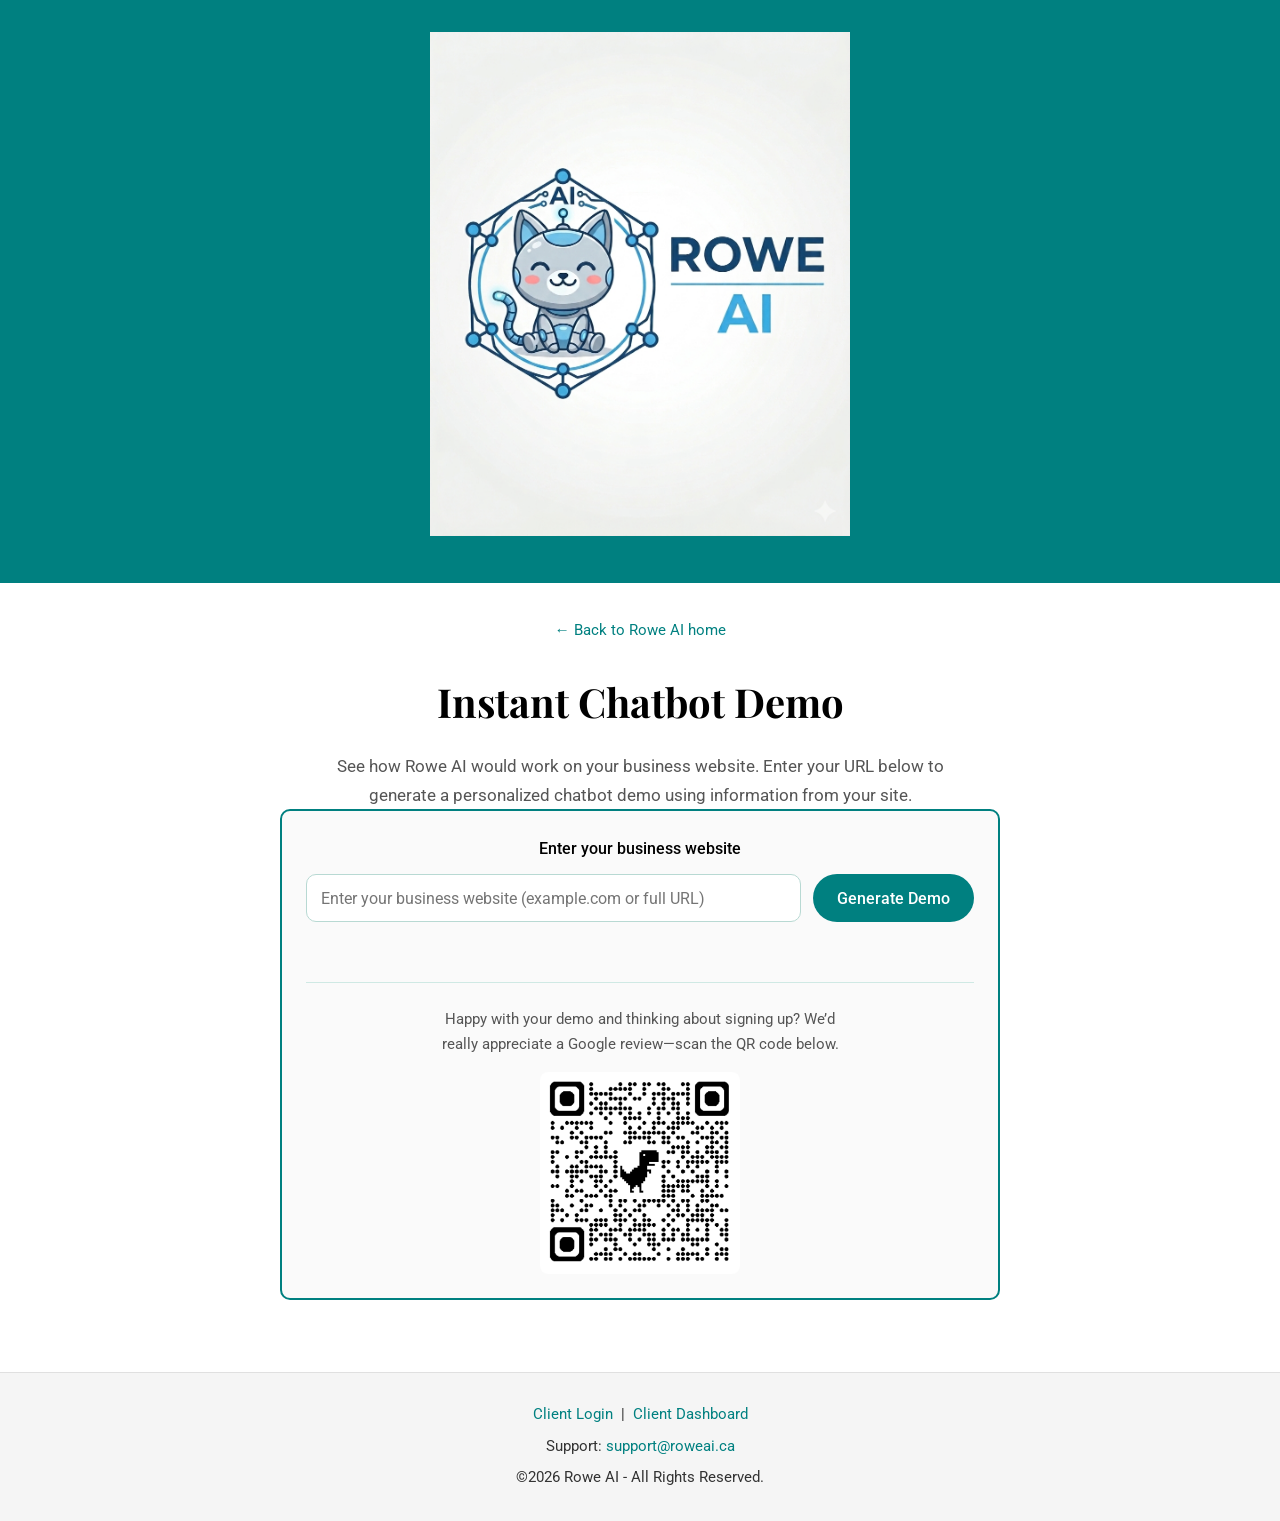
==== instant-demo/index.html @ 7c7ca2c2 "Add Google review QR code section below Generate Demo button. Co-authored-by: Cursor <cursoragent@cu" ====
<!DOCTYPE html>
<html lang="en">
<head>
  <meta charset="UTF-8" />
  <meta name="viewport" content="width=device-width, initial-scale=1.0" />
  <title>Instant Chatbot Demo | Rowe AI</title>
  <meta name="description" content="Try a personalized Rowe AI chatbot demo built from your business website in seconds." />
  <link rel="preconnect" href="https://fonts.googleapis.com" />
  <link rel="preconnect" href="https://fonts.gstatic.com" crossorigin />
  <link href="https://fonts.googleapis.com/css2?family=Playfair+Display:wght@400;600;700&family=Roboto:wght@300;400;500&display=swap" rel="stylesheet" />
  <link rel="stylesheet" href="instant-demo.css" />
</head>
<body>
  <header class="site-header">
    <a href="/">
      <img src="../photos for website/rowe-ai-logo.png" alt="Rowe AI" />
    </a>
  </header>

  <main class="demo-page">
    <a class="home-link" href="/">&larr; Back to Rowe AI home</a>

    <header class="demo-header">
      <h1>Instant Chatbot Demo</h1>
      <p class="demo-subtext">
        See how Rowe AI would work on your business website. Enter your URL below to generate
        a personalized chatbot demo using information from your site.
      </p>
    </header>

    <section class="demo-card" id="demo-form-section">
      <label for="website-url">Enter your business website</label>
      <div class="demo-input-row">
        <input
          id="website-url"
          type="text"
          inputmode="url"
          placeholder="Enter your business website (example.com or full URL)"
          autocomplete="url"
        />
        <button id="generate-demo-btn" type="button">Generate Demo</button>
      </div>
      <div class="demo-status" id="demo-status" aria-live="polite"></div>

      <div class="demo-review">
        <p class="demo-review-text">
          Happy with your demo and thinking about signing up? We&rsquo;d really appreciate a Google review&mdash;scan the QR code below.
        </p>
        <img
          class="demo-review-qr"
          src="../photos for website/qr-code-google-review.png"
          alt="QR code to leave a Google review for Rowe AI"
        />
      </div>
    </section>

    <section class="demo-card demo-chat-section hidden" id="demo-chat-section">
      <div class="demo-business-summary" id="demo-business-summary"></div>
      <div class="demo-chat" id="demo-chat-messages" aria-live="polite"></div>
      <form class="demo-chat-input-row" id="demo-chat-form">
        <input
          id="demo-chat-input"
          type="text"
          placeholder="Ask the demo chatbot a question..."
          maxlength="2000"
          autocomplete="off"
        />
        <button id="demo-chat-send" type="submit">Send</button>
      </form>
    </section>

    <section class="demo-cta hidden" id="demo-cta">
      <p>Want a chatbot like this for your business?</p>
      <a class="demo-register-btn" id="register-link" href="https://ai-platform-frontend-uaaa.onrender.com/billing.html">
        Start Free 30-Day Trial
      </a>
      <p class="demo-login-note">
        Already have an account?
        <a href="https://ai-platform-frontend-uaaa.onrender.com/login.html">Log in</a>
      </p>
    </section>
  </main>

  <footer class="site-footer">
    <p>
      <a href="https://ai-platform-frontend-uaaa.onrender.com/login.html">Client Login</a>
      &nbsp;|&nbsp;
      <a href="https://ai-platform-frontend-uaaa.onrender.com/client-dashboard.html">Client Dashboard</a>
    </p>
    <p>
      Support: <a href="mailto:support@roweai.ca">support@roweai.ca</a>
    </p>
    <p>&copy;2026 Rowe AI - All Rights Reserved.</p>
  </footer>

  <script src="instant-demo.js"></script>
</body>
</html>
---- instant-demo/instant-demo.css ----
:root {
  --teal: #008080;
  --teal-dark: #006666;
  --mint: #e6f7f7;
  --text: #000000;
  --muted: #555555;
  --border: #008080;
  --danger: #b42318;
}

*,
*::before,
*::after {
  box-sizing: border-box;
}

body {
  margin: 0;
  background: #ffffff;
  color: var(--text);
  font-family: "Playfair Display", "Roboto", Georgia, serif;
  line-height: 1.7;
  text-align: center;
}

img {
  max-width: 100%;
  height: auto;
  display: block;
  margin: 0 auto;
}

.site-header {
  background: var(--teal);
  padding: 2rem 1.5rem 2.5rem;
  text-align: center;
}

.site-header img {
  max-width: min(420px, 85vw);
}

.site-header a {
  display: inline-block;
}

.demo-page {
  margin: 0 auto;
  max-width: 760px;
  padding: 2rem 1.25rem 3rem;
  width: 100%;
}

.demo-header h1 {
  font-size: clamp(1.75rem, 5vw, 2.5rem);
  font-weight: 700;
  margin: 0 0 1rem;
}

.demo-subtext {
  color: var(--muted);
  font-family: "Roboto", sans-serif;
  font-size: 1.05rem;
  line-height: 1.7;
  margin: 0 auto;
  max-width: 620px;
}

.demo-card {
  background: #fafafa;
  border: 2px solid var(--border);
  border-radius: 10px;
  margin-bottom: 1.5rem;
  padding: 1.5rem;
  text-align: left;
}

.demo-card label {
  display: block;
  font-family: "Roboto", sans-serif;
  font-weight: 500;
  margin-bottom: 0.75rem;
  text-align: center;
}

.demo-input-row,
.demo-chat-input-row {
  display: grid;
  gap: 0.75rem;
  grid-template-columns: minmax(0, 1fr) auto;
}

.demo-input-row input,
.demo-chat-input-row input {
  border: 1px solid #b8d9d3;
  border-radius: 10px;
  font-family: "Roboto", sans-serif;
  font-size: 16px;
  min-height: 48px;
  padding: 12px 14px;
  width: 100%;
}

.demo-input-row button,
.demo-chat-input-row button,
.demo-register-btn {
  background: var(--teal);
  border: 0;
  border-radius: 999px;
  color: #ffffff;
  cursor: pointer;
  font-family: "Roboto", sans-serif;
  font-size: 1rem;
  font-weight: 500;
  min-height: 48px;
  padding: 12px 1.5rem;
  text-decoration: none;
  white-space: nowrap;
}

.demo-input-row button:hover,
.demo-chat-input-row button:hover,
.demo-register-btn:hover,
.demo-register-btn:focus {
  background: var(--teal-dark);
}

.demo-input-row button:disabled,
.demo-chat-input-row button:disabled {
  cursor: wait;
  opacity: 0.7;
}

.demo-status {
  color: var(--muted);
  font-family: "Roboto", sans-serif;
  font-size: 0.95rem;
  margin-top: 0.875rem;
  min-height: 22px;
  text-align: center;
}

.demo-status.error {
  color: var(--danger);
}

.demo-status.success {
  color: var(--teal-dark);
}

.demo-review {
  border-top: 1px solid #cfe9e4;
  margin-top: 1.5rem;
  padding-top: 1.5rem;
  text-align: center;
}

.demo-review-text {
  color: var(--muted);
  font-family: "Roboto", sans-serif;
  font-size: 0.95rem;
  line-height: 1.6;
  margin: 0 auto 1rem;
  max-width: 420px;
}

.demo-review-qr {
  display: block;
  margin: 0 auto;
  max-width: 200px;
  width: 100%;
  height: auto;
  border-radius: 8px;
}

.hidden {
  display: none !important;
}

.demo-business-summary {
  background: var(--mint);
  border-radius: 10px;
  margin-bottom: 1rem;
  padding: 1rem 1.125rem;
  text-align: center;
}

.demo-business-summary h2 {
  font-size: 1.25rem;
  margin: 0 0 0.5rem;
}

.demo-business-summary p {
  color: var(--muted);
  font-family: "Roboto", sans-serif;
  font-size: 0.95rem;
  line-height: 1.6;
  margin: 0 0 0.35rem;
}

.demo-business-summary p:last-child {
  margin-bottom: 0;
}

.demo-chat {
  background: #ffffff;
  border: 1px solid #cfe9e4;
  border-radius: 10px;
  display: flex;
  flex-direction: column;
  gap: 0.625rem;
  height: min(52vh, 420px);
  margin-bottom: 0.875rem;
  overflow-y: auto;
  padding: 0.875rem;
}

.demo-message {
  border-radius: 14px;
  font-family: "Roboto", sans-serif;
  font-size: 0.95rem;
  line-height: 1.45;
  max-width: 85%;
  padding: 0.625rem 0.875rem;
  white-space: pre-wrap;
  word-break: break-word;
}

.demo-message.user {
  align-self: flex-end;
  background: var(--teal);
  border-bottom-right-radius: 4px;
  color: #ffffff;
  text-align: left;
}

.demo-message.assistant {
  align-self: flex-start;
  background: #fafafa;
  border: 1px solid #cfe9e4;
  border-bottom-left-radius: 4px;
  text-align: left;
}

.demo-cta {
  margin-top: 1.5rem;
  text-align: center;
}

.demo-cta p {
  font-family: "Roboto", sans-serif;
  font-size: 1.1rem;
  margin: 0 0 1rem;
}

.demo-login-note {
  color: var(--muted);
  font-family: "Roboto", sans-serif;
  font-size: 0.95rem;
  margin: 1rem 0 0;
}

.demo-login-note a {
  color: var(--teal);
  text-decoration: none;
}

.demo-login-note a:hover,
.demo-login-note a:focus {
  text-decoration: underline;
}

.site-footer p {
  margin: 0.35rem 0;
}

.site-footer a {
  color: var(--teal);
  text-decoration: none;
}

.site-footer a:hover,
.site-footer a:focus {
  text-decoration: underline;
}

.home-link {
  display: inline-block;
  color: var(--teal);
  font-family: "Roboto", sans-serif;
  font-size: 0.95rem;
  margin-bottom: 1.5rem;
  text-decoration: none;
}

.home-link:hover,
.home-link:focus {
  text-decoration: underline;
}

.site-footer {
  background: #f5f5f5;
  border-top: 1px solid #e0e0e0;
  color: #333333;
  font-family: "Roboto", sans-serif;
  font-size: 0.95rem;
  padding: 1.5rem;
  text-align: center;
}

@media (max-width: 640px) {
  .demo-page {
    padding: 1.5rem 0.625rem 2rem;
  }

  .demo-input-row,
  .demo-chat-input-row {
    grid-template-columns: 1fr;
  }

  .demo-input-row button,
  .demo-chat-input-row button,
  .demo-register-btn {
    width: 100%;
  }
}
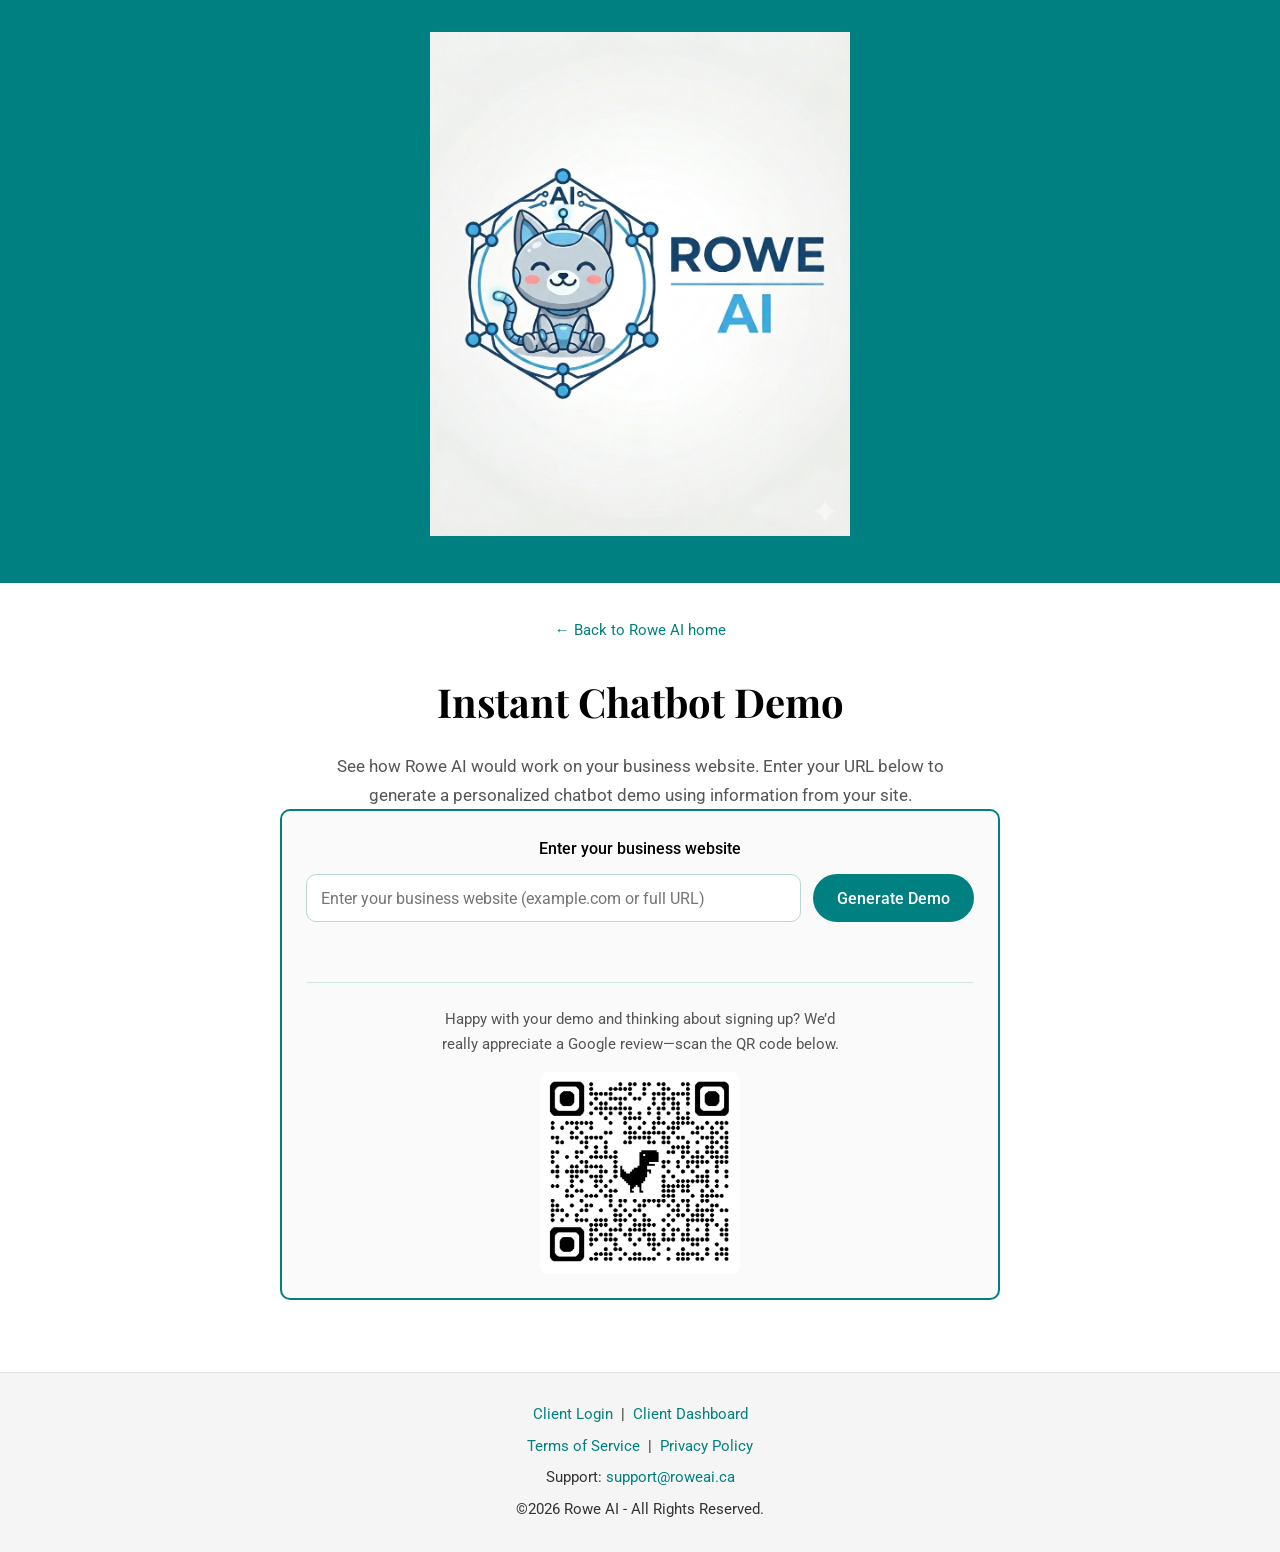
==== commit 10885f74: "Restore marketing site deploy config, legal pages, and hosting docs. roweai.ca was pointing at the a" ====
--- a/instant-demo/index.html
+++ b/instant-demo/index.html
@@ -88,6 +88,11 @@
       <a href="https://ai-platform-frontend-uaaa.onrender.com/client-dashboard.html">Client Dashboard</a>
     </p>
     <p>
+      <a href="/terms-of-service.html">Terms of Service</a>
+      &nbsp;|&nbsp;
+      <a href="/privacy-policy.html">Privacy Policy</a>
+    </p>
+    <p>
       Support: <a href="mailto:support@roweai.ca">support@roweai.ca</a>
     </p>
     <p>&copy;2026 Rowe AI - All Rights Reserved.</p>
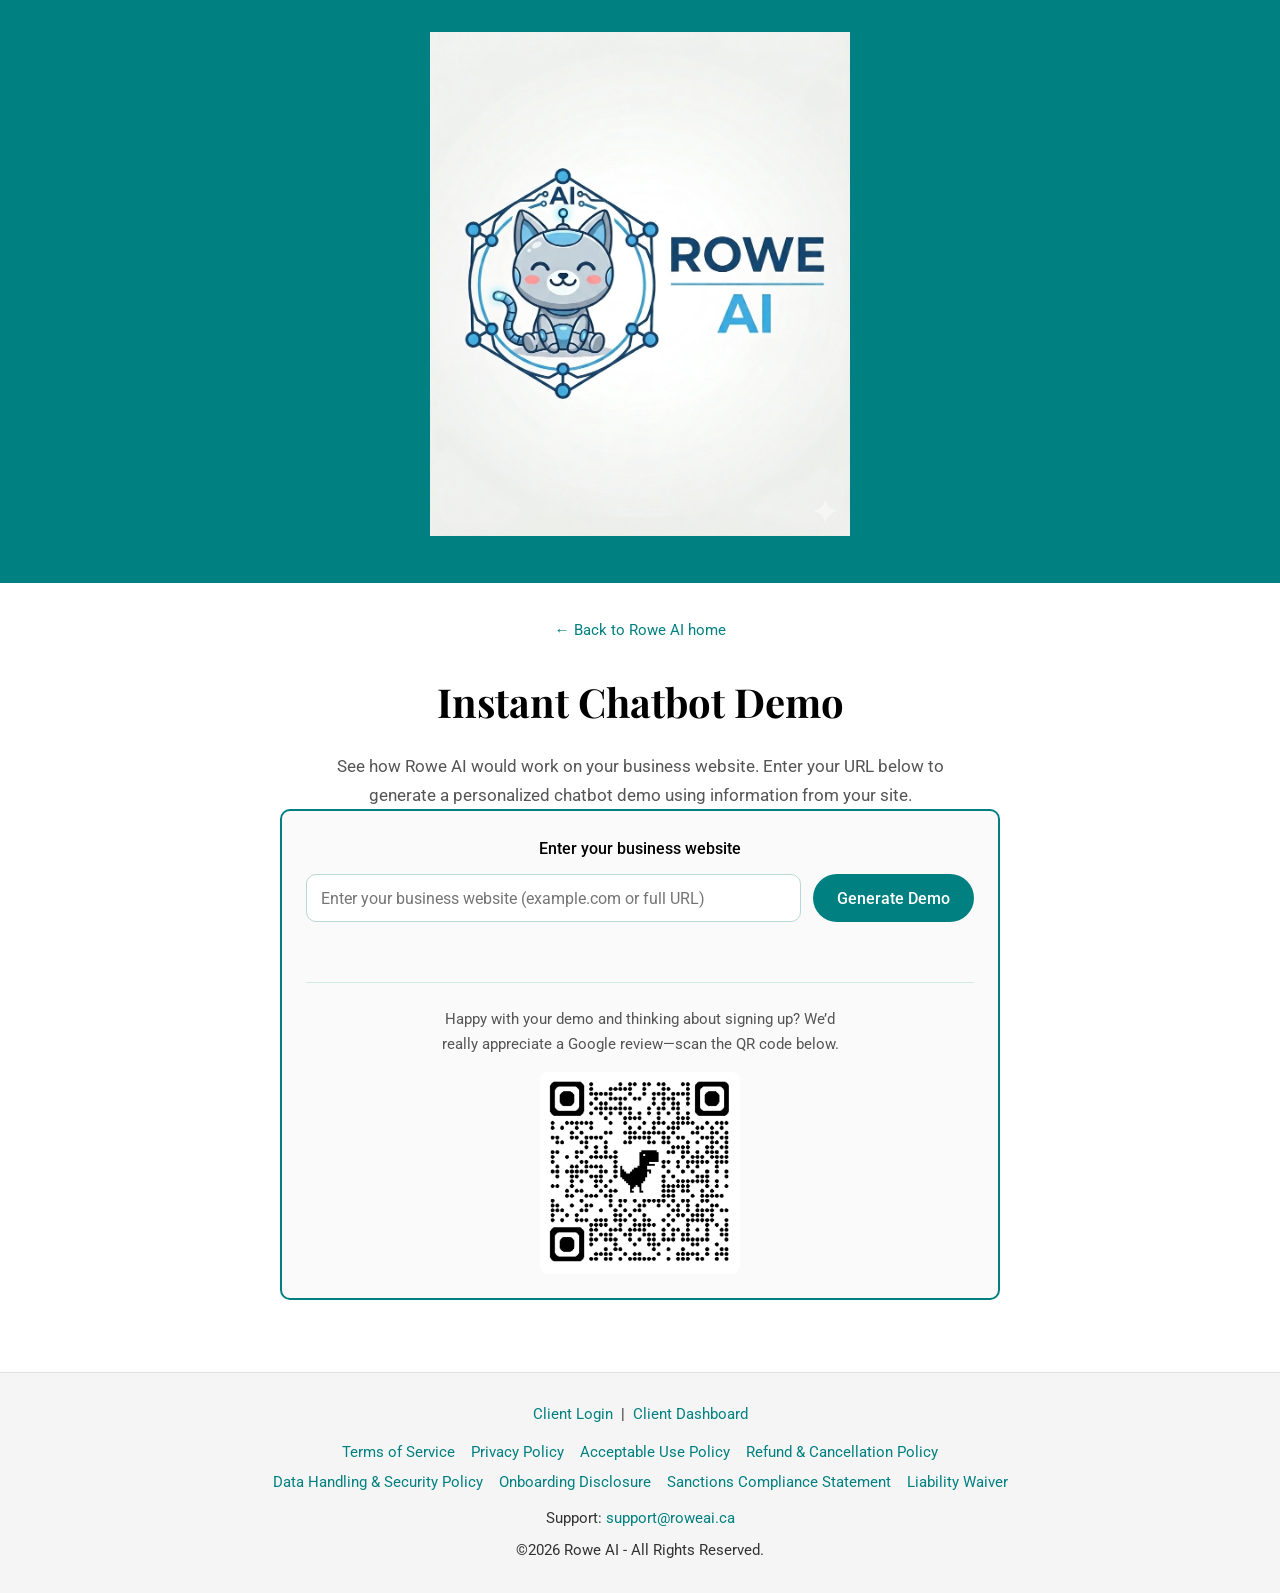
==== commit 7bc89568: "Link all legal policy PDFs in the site footer. Replace stub HTML terms pages with full PDF documents" ====
--- a/instant-demo/index.html
+++ b/instant-demo/index.html
@@ -3,6 +3,9 @@
 <head>
   <meta charset="UTF-8" />
   <meta name="viewport" content="width=device-width, initial-scale=1.0" />
+  <meta http-equiv="Cache-Control" content="no-cache, no-store, must-revalidate" />
+  <meta http-equiv="Pragma" content="no-cache" />
+  <meta http-equiv="Expires" content="0" />
   <title>Instant Chatbot Demo | Rowe AI</title>
   <meta name="description" content="Try a personalized Rowe AI chatbot demo built from your business website in seconds." />
   <link rel="preconnect" href="https://fonts.googleapis.com" />
@@ -87,11 +90,16 @@
       &nbsp;|&nbsp;
       <a href="https://ai-platform-frontend-uaaa.onrender.com/client-dashboard.html">Client Dashboard</a>
     </p>
-    <p>
-      <a href="/terms-of-service.html">Terms of Service</a>
-      &nbsp;|&nbsp;
-      <a href="/privacy-policy.html">Privacy Policy</a>
-    </p>
+    <nav class="legal-links" aria-label="Legal policies">
+      <a href="../terms%20and%20policies/Rowe%20AI%20%E2%80%94%20Terms%20of%20Service.pdf" target="_blank" rel="noopener">Terms of Service</a>
+      <a href="../terms%20and%20policies/Rowe%20AI%20%E2%80%94%20Privacy%20Policy.pdf" target="_blank" rel="noopener">Privacy Policy</a>
+      <a href="../terms%20and%20policies/Rowe%20AI%20%E2%80%94%20Acceptable%20Use%20Policy%20(AUP).pdf" target="_blank" rel="noopener">Acceptable Use Policy</a>
+      <a href="../terms%20and%20policies/Rowe%20AI%20%E2%80%94%20Refund%20%26%20Cancellation%20Policy.pdf" target="_blank" rel="noopener">Refund &amp; Cancellation Policy</a>
+      <a href="../terms%20and%20policies/Rowe%20AI%20%E2%80%94%20Data%20Handling%20%26%20Security%20Policy.pdf" target="_blank" rel="noopener">Data Handling &amp; Security Policy</a>
+      <a href="../terms%20and%20policies/Rowe%20AI%20%E2%80%94%20Onboarding%20Disclosure.pdf" target="_blank" rel="noopener">Onboarding Disclosure</a>
+      <a href="../terms%20and%20policies/Rowe%20AI%20%E2%80%94%20Sanctions%20Compliance%20Statement.pdf" target="_blank" rel="noopener">Sanctions Compliance Statement</a>
+      <a href="../terms%20and%20policies/Rowe%20AI%20%E2%80%94%20Liability%20Waiver%20%26%20Limitation%20of%20Liability%20Notice.pdf" target="_blank" rel="noopener">Liability Waiver</a>
+    </nav>
     <p>
       Support: <a href="mailto:support@roweai.ca">support@roweai.ca</a>
     </p>
--- a/instant-demo/instant-demo.css
+++ b/instant-demo/instant-demo.css
@@ -21,6 +21,7 @@
   font-family: "Playfair Display", "Roboto", Georgia, serif;
   line-height: 1.7;
   text-align: center;
+  overflow-x: hidden;
 }
 
 img {
@@ -284,6 +285,16 @@
   text-decoration: underline;
 }
 
+.legal-links {
+  display: flex;
+  flex-wrap: wrap;
+  gap: 0.35rem 1rem;
+  justify-content: center;
+  line-height: 1.6;
+  margin: 0.75rem auto;
+  max-width: 820px;
+}
+
 .home-link {
   display: inline-block;
   color: var(--teal);
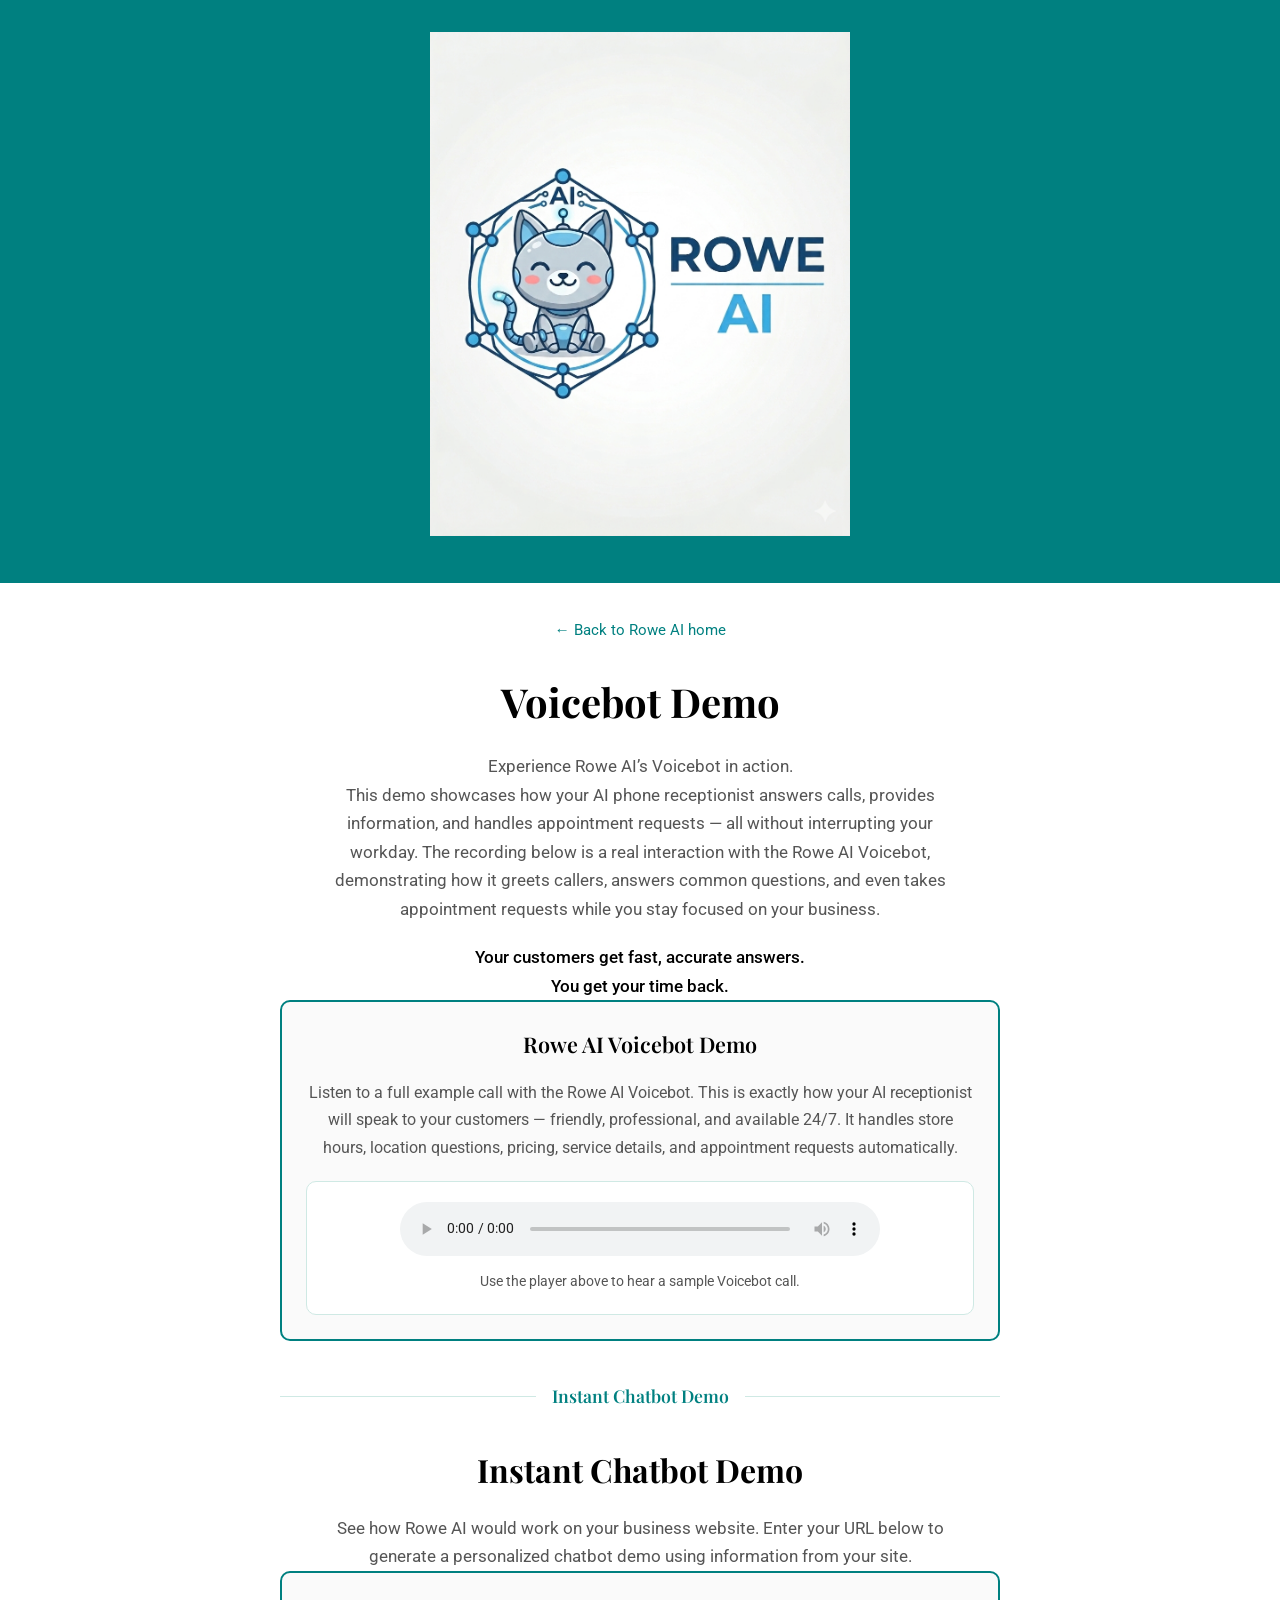
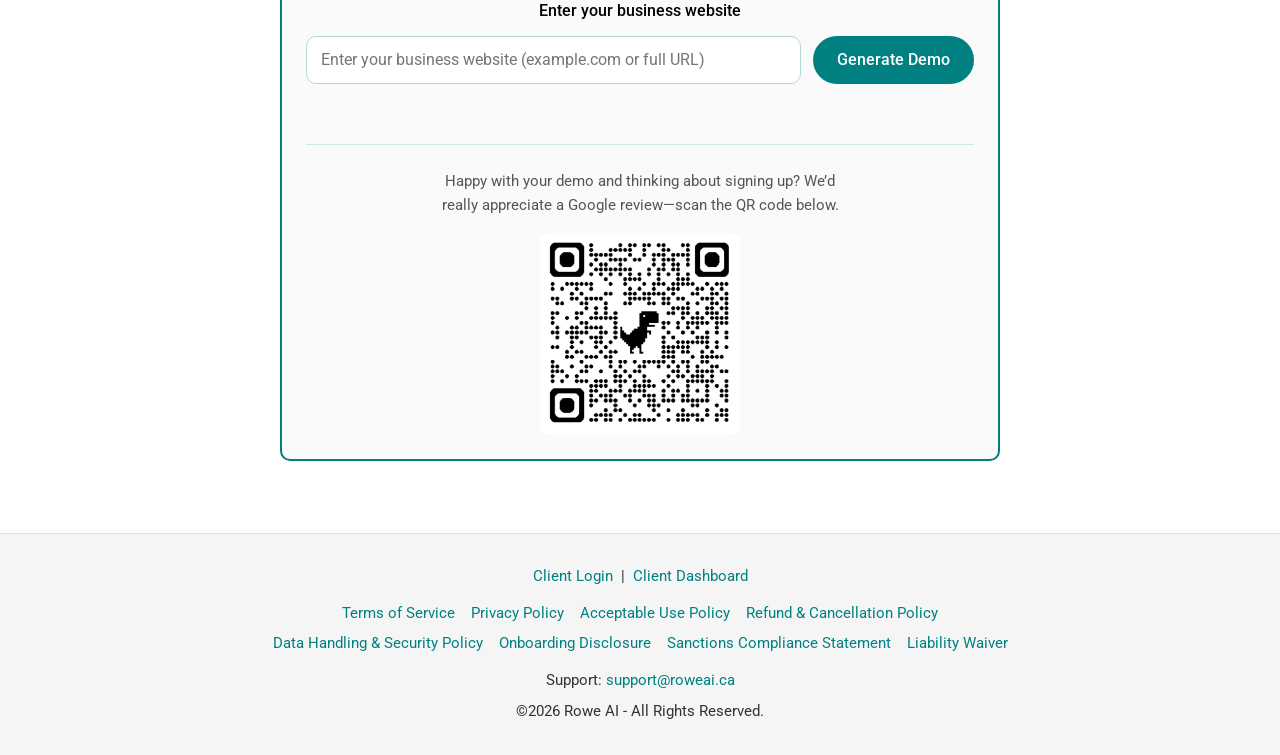
==== commit 265e8e94: "Add Voicebot demo section and rewrite homepage services copy. Homepage now covers Chatbot, Voicebot," ====
--- a/instant-demo/index.html
+++ b/instant-demo/index.html
@@ -6,8 +6,8 @@
   <meta http-equiv="Cache-Control" content="no-cache, no-store, must-revalidate" />
   <meta http-equiv="Pragma" content="no-cache" />
   <meta http-equiv="Expires" content="0" />
-  <title>Instant Chatbot Demo | Rowe AI</title>
-  <meta name="description" content="Try a personalized Rowe AI chatbot demo built from your business website in seconds." />
+  <title>Rowe AI Demos | Chatbot &amp; Voicebot</title>
+  <meta name="description" content="Experience Rowe AI's Voicebot and Instant Chatbot demos. Hear a real AI phone receptionist call and try a chatbot built from your website." />
   <link rel="preconnect" href="https://fonts.googleapis.com" />
   <link rel="preconnect" href="https://fonts.gstatic.com" crossorigin />
   <link href="https://fonts.googleapis.com/css2?family=Playfair+Display:wght@400;600;700&family=Roboto:wght@300;400;500&display=swap" rel="stylesheet" />
@@ -24,7 +24,39 @@
     <a class="home-link" href="/">&larr; Back to Rowe AI home</a>
 
     <header class="demo-header">
-      <h1>Instant Chatbot Demo</h1>
+      <h1>Voicebot Demo</h1>
+      <p class="demo-subtext">
+        Experience Rowe AI&rsquo;s Voicebot in action.<br />
+        This demo showcases how your AI phone receptionist answers calls, provides information, and handles appointment requests &mdash; all without interrupting your workday. The recording below is a real interaction with the Rowe AI Voicebot, demonstrating how it greets callers, answers common questions, and even takes appointment requests while you stay focused on your business.
+      </p>
+      <p class="demo-tagline">
+        Your customers get fast, accurate answers.<br />
+        You get your time back.
+      </p>
+    </header>
+
+    <section class="demo-card voicebot-demo-card" aria-labelledby="voicebot-demo-heading">
+      <h2 id="voicebot-demo-heading">Rowe AI Voicebot Demo</h2>
+      <p class="voicebot-demo-desc">
+        Listen to a full example call with the Rowe AI Voicebot. This is exactly how your AI receptionist will speak to your customers &mdash; friendly, professional, and available 24/7. It handles store hours, location questions, pricing, service details, and appointment requests automatically.
+      </p>
+      <div class="demo-audio-wrap">
+        <audio class="demo-audio-player" controls preload="metadata">
+          <source src="../voice%20demo/demo.recording.amr" type="audio/amr" />
+          <source src="../voice%20demo/demo.recording.amr" type="audio/AMR" />
+          Your browser does not support embedded audio.
+          <a href="../voice%20demo/demo.recording.amr">Download the demo recording</a>
+        </audio>
+        <p class="demo-audio-note">Use the player above to hear a sample Voicebot call.</p>
+      </div>
+    </section>
+
+    <div class="demo-divider" role="separator">
+      <span>Instant Chatbot Demo</span>
+    </div>
+
+    <header class="demo-header demo-header--secondary">
+      <h2>Instant Chatbot Demo</h2>
       <p class="demo-subtext">
         See how Rowe AI would work on your business website. Enter your URL below to generate
         a personalized chatbot demo using information from your site.
@@ -91,14 +123,14 @@
       <a href="https://ai-platform-frontend-uaaa.onrender.com/client-dashboard.html">Client Dashboard</a>
     </p>
     <nav class="legal-links" aria-label="Legal policies">
-      <a href="../terms%20and%20policies/Rowe%20AI%20%E2%80%94%20Terms%20of%20Service.pdf" target="_blank" rel="noopener">Terms of Service</a>
-      <a href="../terms%20and%20policies/Rowe%20AI%20%E2%80%94%20Privacy%20Policy.pdf" target="_blank" rel="noopener">Privacy Policy</a>
-      <a href="../terms%20and%20policies/Rowe%20AI%20%E2%80%94%20Acceptable%20Use%20Policy%20(AUP).pdf" target="_blank" rel="noopener">Acceptable Use Policy</a>
-      <a href="../terms%20and%20policies/Rowe%20AI%20%E2%80%94%20Refund%20%26%20Cancellation%20Policy.pdf" target="_blank" rel="noopener">Refund &amp; Cancellation Policy</a>
-      <a href="../terms%20and%20policies/Rowe%20AI%20%E2%80%94%20Data%20Handling%20%26%20Security%20Policy.pdf" target="_blank" rel="noopener">Data Handling &amp; Security Policy</a>
-      <a href="../terms%20and%20policies/Rowe%20AI%20%E2%80%94%20Onboarding%20Disclosure.pdf" target="_blank" rel="noopener">Onboarding Disclosure</a>
-      <a href="../terms%20and%20policies/Rowe%20AI%20%E2%80%94%20Sanctions%20Compliance%20Statement.pdf" target="_blank" rel="noopener">Sanctions Compliance Statement</a>
-      <a href="../terms%20and%20policies/Rowe%20AI%20%E2%80%94%20Liability%20Waiver%20%26%20Limitation%20of%20Liability%20Notice.pdf" target="_blank" rel="noopener">Liability Waiver</a>
+      <a href="/legal/terms-of-service.pdf" target="_blank" rel="noopener">Terms of Service</a>
+      <a href="/legal/privacy-policy.pdf" target="_blank" rel="noopener">Privacy Policy</a>
+      <a href="/legal/acceptable-use-policy.pdf" target="_blank" rel="noopener">Acceptable Use Policy</a>
+      <a href="/legal/refund-cancellation-policy.pdf" target="_blank" rel="noopener">Refund &amp; Cancellation Policy</a>
+      <a href="/legal/data-handling-security-policy.pdf" target="_blank" rel="noopener">Data Handling &amp; Security Policy</a>
+      <a href="/legal/onboarding-disclosure.pdf" target="_blank" rel="noopener">Onboarding Disclosure</a>
+      <a href="/legal/sanctions-compliance-statement.pdf" target="_blank" rel="noopener">Sanctions Compliance Statement</a>
+      <a href="/legal/liability-waiver.pdf" target="_blank" rel="noopener">Liability Waiver</a>
     </nav>
     <p>
       Support: <a href="mailto:support@roweai.ca">support@roweai.ca</a>
--- a/instant-demo/instant-demo.css
+++ b/instant-demo/instant-demo.css
@@ -65,6 +65,84 @@
   line-height: 1.7;
   margin: 0 auto;
   max-width: 620px;
+}
+
+.demo-tagline {
+  color: var(--text);
+  font-family: "Roboto", sans-serif;
+  font-size: 1.05rem;
+  font-weight: 500;
+  line-height: 1.7;
+  margin: 1.25rem auto 0;
+  max-width: 620px;
+}
+
+.demo-header--secondary h2 {
+  font-size: clamp(1.5rem, 4vw, 2rem);
+  font-weight: 700;
+  margin: 0 0 1rem;
+}
+
+.voicebot-demo-card h2 {
+  font-size: 1.35rem;
+  font-weight: 600;
+  margin: 0 0 1rem;
+  text-align: center;
+}
+
+.voicebot-demo-desc {
+  color: var(--muted);
+  font-family: "Roboto", sans-serif;
+  font-size: 1rem;
+  line-height: 1.7;
+  margin: 0 0 1.25rem;
+  text-align: center;
+}
+
+.demo-audio-wrap {
+  background: #ffffff;
+  border: 1px solid #cfe9e4;
+  border-radius: 10px;
+  padding: 1.25rem 1rem;
+  text-align: center;
+}
+
+.demo-audio-player {
+  display: block;
+  margin: 0 auto;
+  max-width: 100%;
+  width: min(100%, 480px);
+}
+
+.demo-audio-note {
+  color: var(--muted);
+  font-family: "Roboto", sans-serif;
+  font-size: 0.9rem;
+  margin: 0.875rem 0 0;
+}
+
+.demo-divider {
+  align-items: center;
+  display: flex;
+  gap: 1rem;
+  margin: 2.5rem 0 2rem;
+  text-align: center;
+}
+
+.demo-divider::before,
+.demo-divider::after {
+  background: #cfe9e4;
+  content: "";
+  flex: 1;
+  height: 1px;
+}
+
+.demo-divider span {
+  color: var(--teal);
+  font-family: "Playfair Display", serif;
+  font-size: 1.1rem;
+  font-weight: 600;
+  white-space: nowrap;
 }
 
 .demo-card {
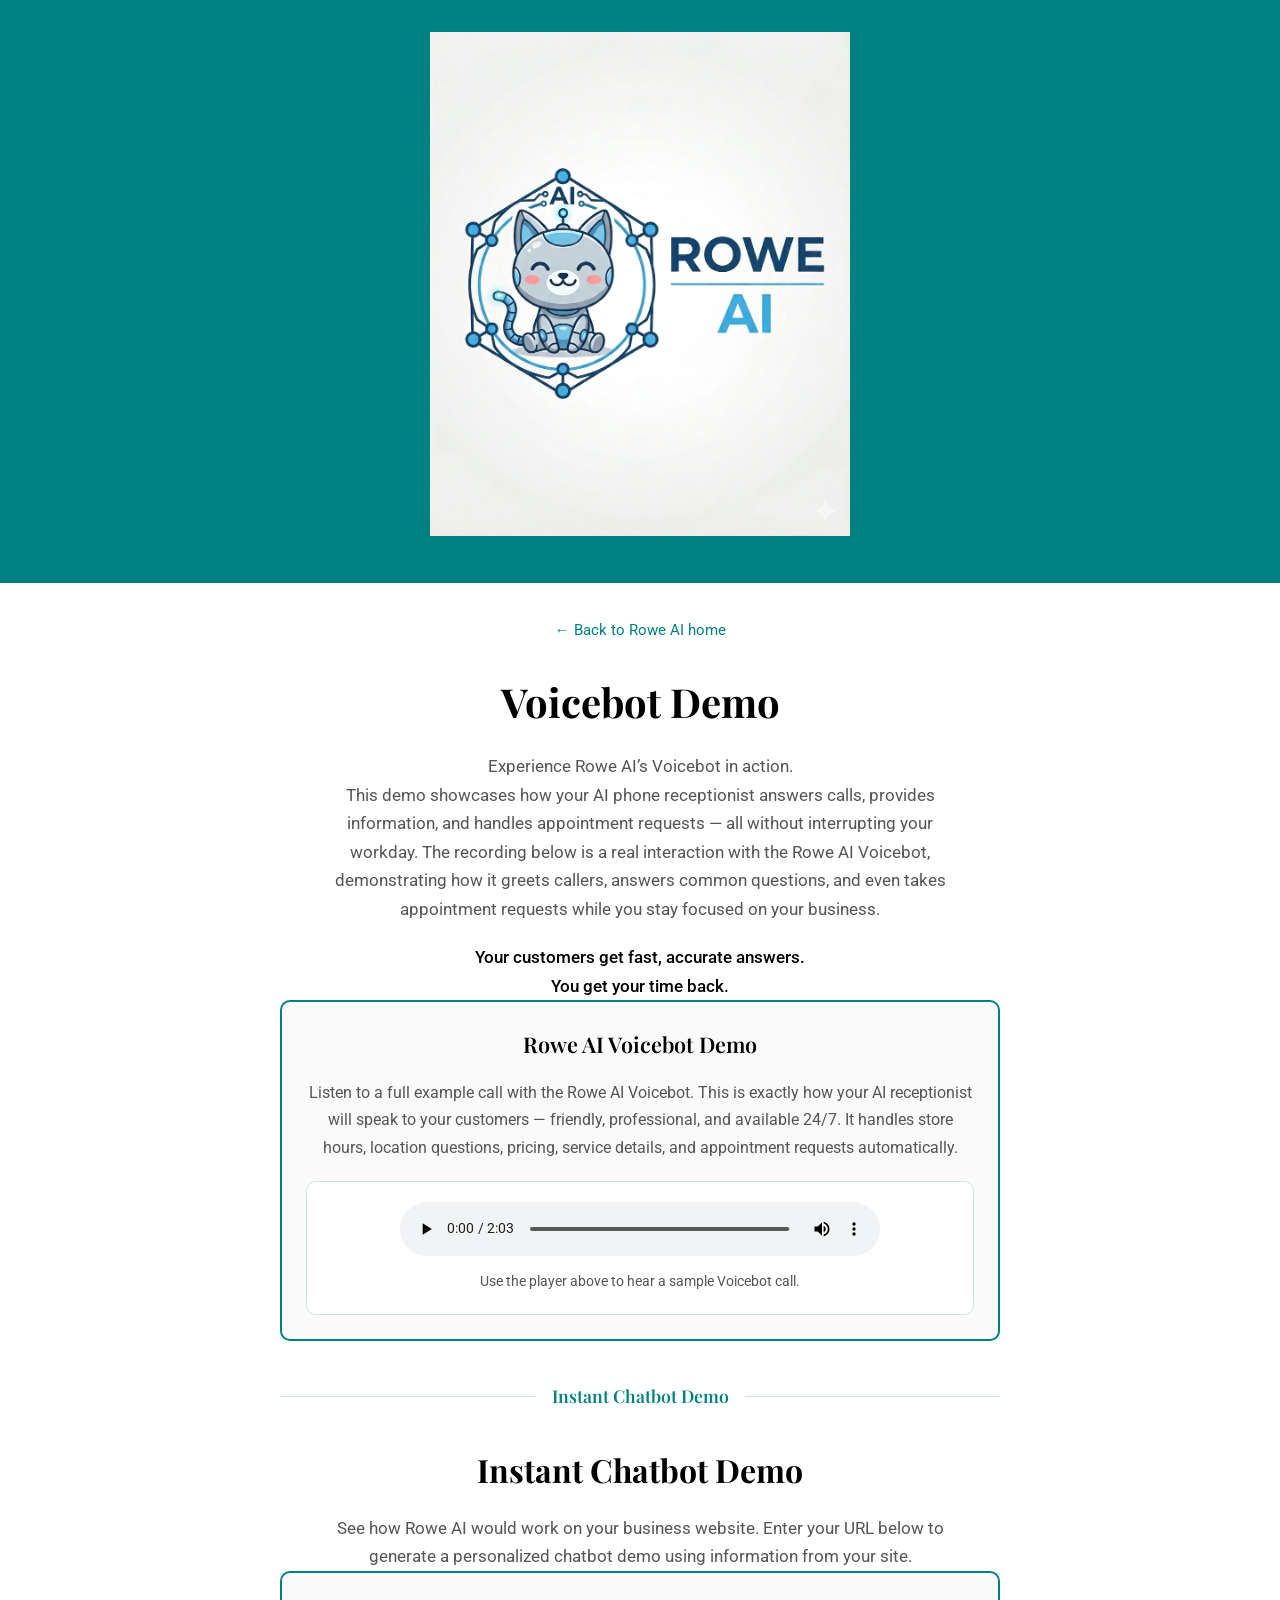
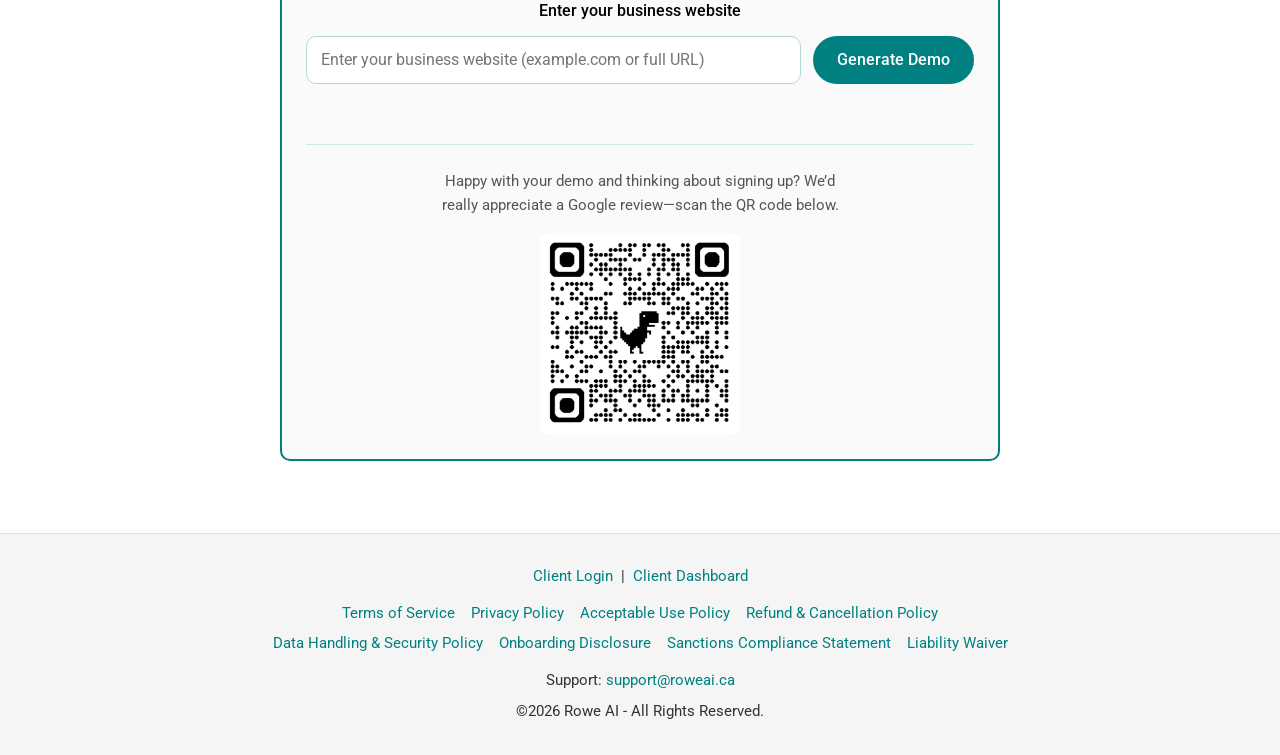
==== commit 913aad6a: "Use MP3 voice demo for browser-compatible audio playback. Primary audio source is voice recording.mp" ====
--- a/instant-demo/index.html
+++ b/instant-demo/index.html
@@ -42,10 +42,10 @@
       </p>
       <div class="demo-audio-wrap">
         <audio class="demo-audio-player" controls preload="metadata">
+          <source src="../voice%20demo/voice%20recording.mp3" type="audio/mpeg" />
           <source src="../voice%20demo/demo.recording.amr" type="audio/amr" />
-          <source src="../voice%20demo/demo.recording.amr" type="audio/AMR" />
           Your browser does not support embedded audio.
-          <a href="../voice%20demo/demo.recording.amr">Download the demo recording</a>
+          <a href="../voice%20demo/voice%20recording.mp3">Download the demo recording</a>
         </audio>
         <p class="demo-audio-note">Use the player above to hear a sample Voicebot call.</p>
       </div>
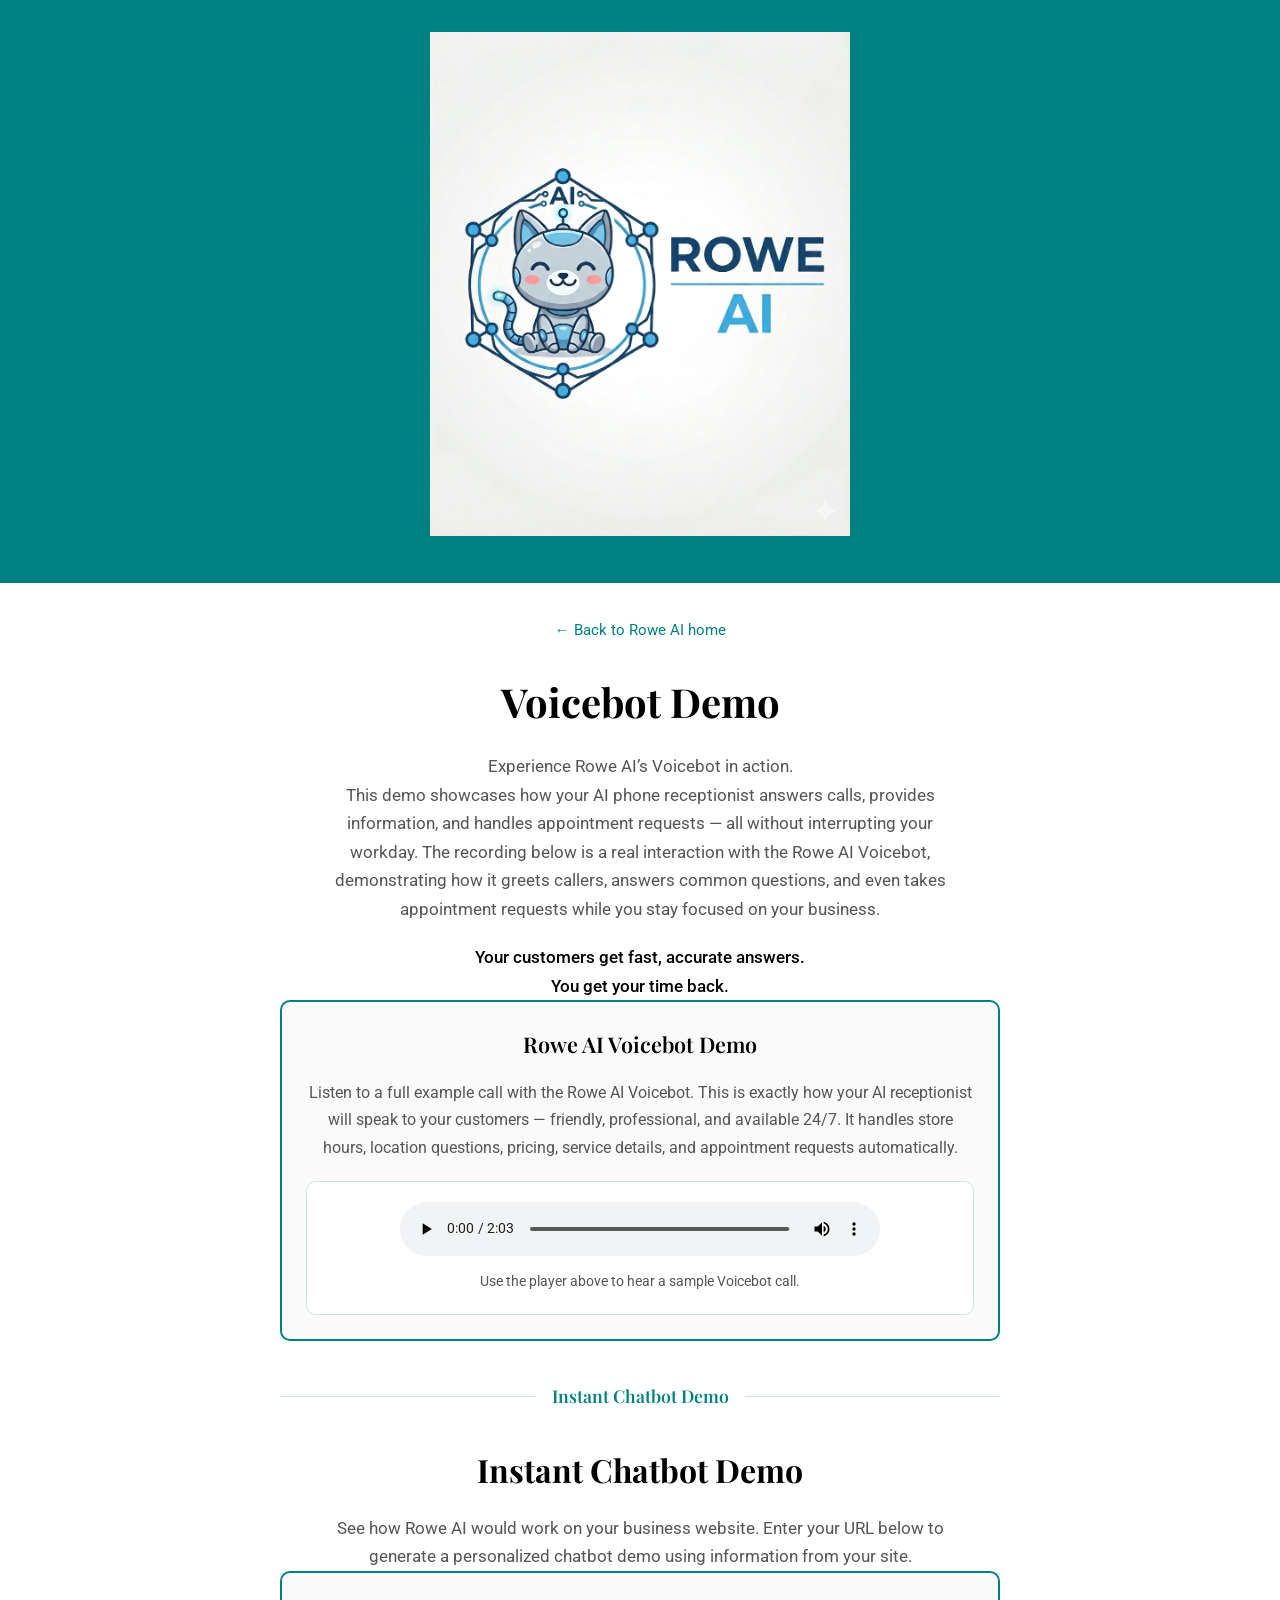
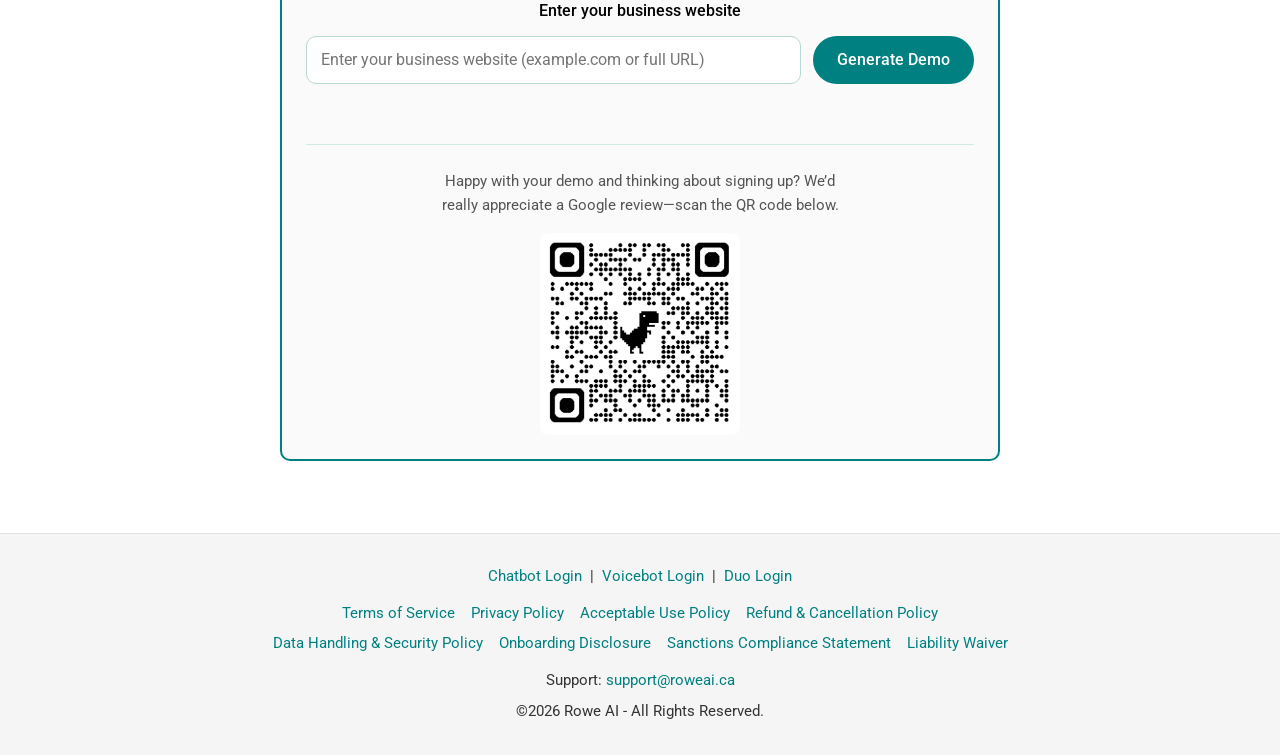
==== commit 3ad48881: "Add multi-tier plan buttons and product-specific login links. Replace single Chatbot/Voicebot/Duo ch" ====
--- a/instant-demo/index.html
+++ b/instant-demo/index.html
@@ -111,16 +111,22 @@
       </a>
       <p class="demo-login-note">
         Already have an account?
-        <a href="https://ai-platform-frontend-uaaa.onrender.com/login.html">Log in</a>
+        <a href="https://ai-platform-frontend-uaaa.onrender.com/login-chatbot.html">Chatbot Login</a>
+        ·
+        <a href="https://ai-platform-frontend-uaaa.onrender.com/login-voicebot.html">Voicebot Login</a>
+        ·
+        <a href="https://ai-platform-frontend-uaaa.onrender.com/login-duo.html">Duo Login</a>
       </p>
     </section>
   </main>
 
   <footer class="site-footer">
     <p>
-      <a href="https://ai-platform-frontend-uaaa.onrender.com/login.html">Client Login</a>
+      <a href="https://ai-platform-frontend-uaaa.onrender.com/login-chatbot.html">Chatbot Login</a>
       &nbsp;|&nbsp;
-      <a href="https://ai-platform-frontend-uaaa.onrender.com/client-dashboard.html">Client Dashboard</a>
+      <a href="https://ai-platform-frontend-uaaa.onrender.com/login-voicebot.html">Voicebot Login</a>
+      &nbsp;|&nbsp;
+      <a href="https://ai-platform-frontend-uaaa.onrender.com/login-duo.html">Duo Login</a>
     </p>
     <nav class="legal-links" aria-label="Legal policies">
       <a href="/legal/terms-of-service.pdf" target="_blank" rel="noopener">Terms of Service</a>
